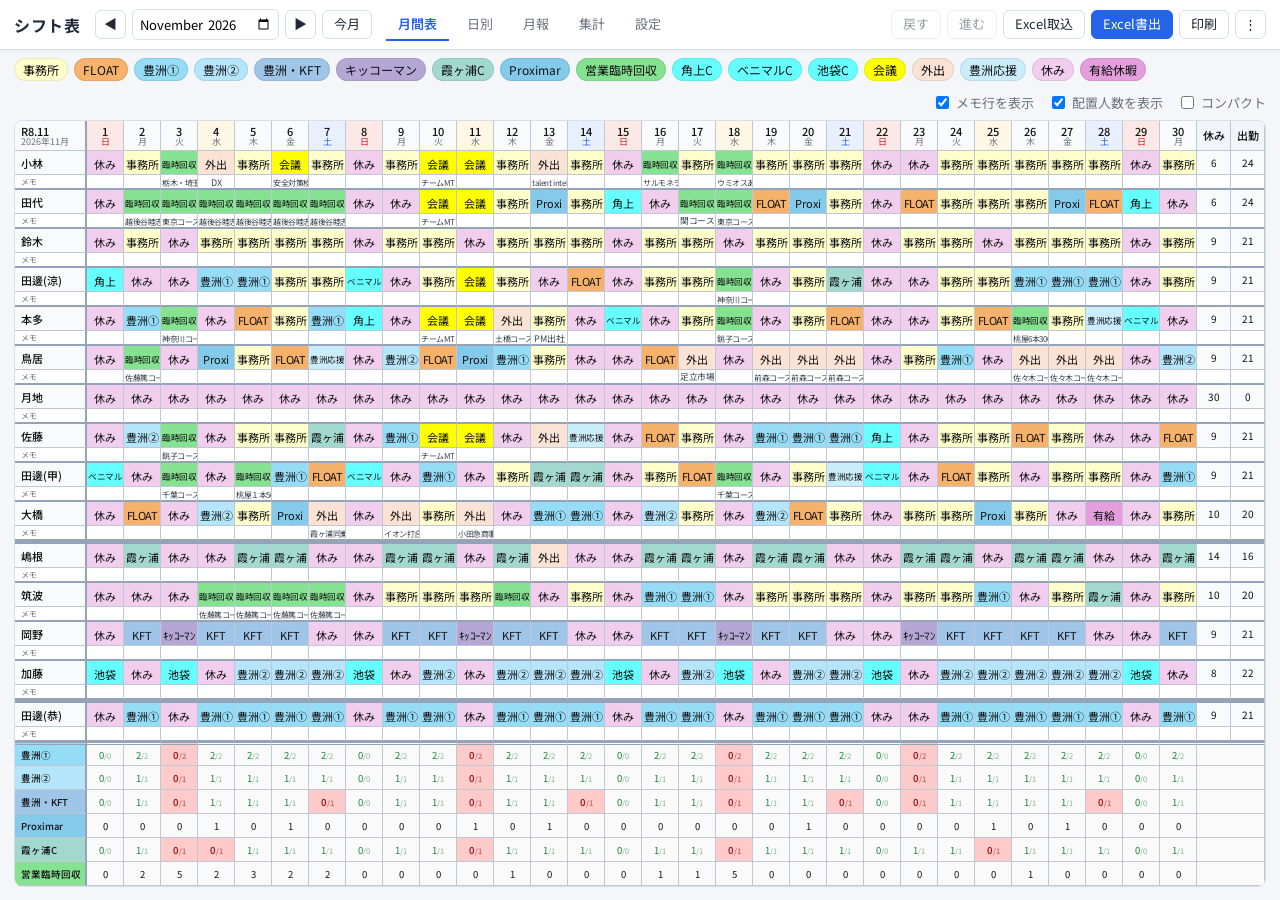
==== index.html @ 444bb5ef "Move app to repository root; add 月報 tab, cloud sync, PWA support" ====
<!DOCTYPE html>
<html lang="ja">
<head>
<meta charset="UTF-8">
<meta name="viewport" content="width=device-width, initial-scale=1.0, viewport-fit=cover">
<title>シフト表</title>
<link rel="manifest" href="manifest.webmanifest">
<meta name="apple-mobile-web-app-capable" content="yes">
<meta name="mobile-web-app-capable" content="yes">
<meta name="apple-mobile-web-app-status-bar-style" content="default">
<meta name="apple-mobile-web-app-title" content="シフト表">
<meta name="theme-color" content="#2563eb">
<link rel="apple-touch-icon" href="apple-touch-icon.png">
<link rel="icon" href="icon.svg" type="image/svg+xml">
<link rel="preconnect" href="https://fonts.googleapis.com">
<link rel="preconnect" href="https://fonts.gstatic.com" crossorigin>
<link rel="stylesheet" href="https://fonts.googleapis.com/css2?family=Noto+Sans+JP:wght@400;500;700&display=swap">
<link rel="stylesheet" href="style.css">
</head>
<body>
<header class="topbar no-print">
  <div class="brand">シフト表</div>
  <div class="month-nav">
    <button id="prevMonth" class="btn icon" title="前月">&#9664;</button>
    <input type="month" id="monthPicker">
    <button id="nextMonth" class="btn icon" title="翌月">&#9654;</button>
    <button id="todayBtn" class="btn">今月</button>
  </div>
  <div class="view-switch">
    <button class="tab active" data-view="grid">月間表</button>
    <button class="tab" data-view="day">日別</button>
    <button class="tab" data-view="report">月報</button>
    <button class="tab" data-view="summary">集計</button>
    <button class="tab" data-view="settings">設定</button>
  </div>
  <div class="actions">
    <span id="syncBadge" class="sync-badge hidden" title=""></span>
    <button id="undoBtn" class="btn" title="元に戻す (Ctrl+Z)" disabled>戻す</button>
    <button id="redoBtn" class="btn" title="やり直し (Ctrl+Y)" disabled>進む</button>
    <label class="btn file-btn">Excel取込<input type="file" id="importFile" accept=".xlsx,.xls" hidden></label>
    <button id="exportBtn" class="btn primary">Excel書出</button>
    <button id="printBtn" class="btn">印刷</button>
    <button id="menuBtn" class="btn icon" title="その他">&#8942;</button>
  </div>
</header>

<div id="menuPopup" class="popup hidden no-print">
  <button id="copyPrevBtn">前月のスタッフ構成をコピー</button>
  <button id="clearMonthBtn">この月の予定を全消去</button>
  <button id="backupBtn">バックアップ(JSON)を保存</button>
  <label class="menu-file">バックアップ(JSON)を復元<input type="file" id="restoreFile" accept=".json" hidden></label>
  <button id="resetBtn" class="danger">初期データに戻す</button>
</div>

<main id="app">
  <!-- 月間表 -->
  <section id="view-grid" class="view">
    <div class="toolbar no-print">
      <div class="legend" id="legend"></div>
      <div class="toolbar-right">
        <label class="chk"><input type="checkbox" id="showNotes" checked> メモ行を表示</label>
        <label class="chk"><input type="checkbox" id="showCounts" checked> 配置人数を表示</label>
        <label class="chk"><input type="checkbox" id="compactMode"> コンパクト</label>
      </div>
    </div>
    <div class="grid-wrap" id="gridWrap"></div>
  </section>

  <!-- 日別 -->
  <section id="view-day" class="view hidden">
    <div class="day-nav no-print">
      <button id="prevDay" class="btn icon">&#9664;</button>
      <input type="date" id="dayPicker">
      <button id="nextDay" class="btn icon">&#9654;</button>
    </div>
    <div id="dayContent"></div>
  </section>

  <!-- 月報 -->
  <section id="view-report" class="view hidden">
    <div class="report-layout">
      <aside class="report-side no-print">
        <div class="report-side-head">スタッフ</div>
        <ul id="reportStaffList" class="report-staff"></ul>
        <div class="report-side-foot">
          <button id="reportExportAllBtn" class="btn">全員分をExcel書出</button>
        </div>
      </aside>
      <div class="report-main" id="reportMain"></div>
    </div>
  </section>

  <!-- 集計 -->
  <section id="view-summary" class="view hidden">
    <div id="summaryContent"></div>
  </section>

  <!-- 設定 -->
  <section id="view-settings" class="view hidden">
    <div class="settings-grid">
      <div class="card">
        <h3>スタッフ（この月）</h3>
        <p class="hint">ドラッグで並べ替え。グループは集計表の区切りに使われます。</p>
        <ul id="staffList" class="sortable"></ul>
        <div class="row"><input id="newStaffName" placeholder="氏名を追加"><button id="addStaffBtn" class="btn">追加</button></div>
      </div>
      <div class="card">
        <h3>配置マスタ（選択肢と色）</h3>
        <p class="hint">月間表のセルをクリックしたときの選択肢です。「表示略称」は月間表のセル内だけに使われ、Excel書出しや集計は正式名のままです。種別は集計に使われます。</p>
        <ul id="codeList" class="sortable"></ul>
        <div class="row">
          <input id="newCodeName" placeholder="配置名を追加">
          <input type="color" id="newCodeColor" value="#e0e0e0">
          <select id="newCodeType">
            <option value="office">事務所</option>
            <option value="float">FLOAT</option>
            <option value="pickup">平日集荷</option>
            <option value="sunday">日曜集荷</option>
            <option value="off">休み</option>
            <option value="other">その他</option>
          </select>
          <button id="addCodeBtn" class="btn">追加</button>
        </div>
      </div>
      <div class="card">
        <h3>日別配置人数の目標</h3>
        <p class="hint">月間表の下部に表示される行と、必要人数です。足りない日は赤、超過は青で表示されます。</p>
        <ul id="targetList" class="sortable"></ul>
        <div class="row">
          <select id="newTargetCode"></select>
          <input type="number" id="newTargetNum" min="0" value="1" style="width:60px">
          <button id="addTargetBtn" class="btn">追加</button>
        </div>
      </div>
      <div class="card">
        <h3>クラウド同期（Googleスプレッドシート）</h3>
        <p class="hint">複数の端末（会社PC・iPadなど）で同じデータを使うための設定です。Googleスプレッドシートに貼り付けた Apps Script のウェブアプリURLとトークンを入力してください。設定手順は同梱の <code>gas/SETUP.md</code> を参照。</p>
        <div class="form">
          <label>ウェブアプリURL<input id="syncUrl" placeholder="https://script.google.com/macros/s/....../exec"></label>
          <label>トークン<input id="syncToken" placeholder="Code.gs の TOKEN と同じ文字列" type="password"></label>
          <label class="chk"><input type="checkbox" id="syncEnabled"> 同期を有効にする（開いたとき自動で読み込み、編集後に自動保存）</label>
          <div class="row">
            <button id="syncTestBtn" class="btn">接続テスト</button>
            <button id="syncSaveBtn" class="btn primary">保存</button>
            <span style="flex:1"></span>
            <button id="syncPullBtn" class="btn">今すぐ読み込み</button>
            <button id="syncPushBtn" class="btn">今すぐ書き込み</button>
          </div>
          <p class="hint">状態: <span id="syncStatusText">未設定</span></p>
        </div>
      </div>
      <div class="card">
        <h3>データ</h3>
        <p class="hint">データはこのブラウザ内（localStorage）に自動保存されます。クラウド同期を設定すると、他の端末からも同じデータを使えます。</p>
        <p id="storageInfo" class="hint"></p>
      </div>
    </div>
  </section>
</main>

<!-- セル編集ポップオーバー -->
<div id="cellEditor" class="cell-editor hidden no-print">
  <div class="ce-head"><span id="ceTitle"></span><button id="ceClose" class="btn icon">&#10005;</button></div>
  <div class="ce-codes" id="ceCodes"></div>
  <div class="ce-row">
    <input id="ceCustom" placeholder="その他の配置を直接入力" list="codeDatalist">
    <datalist id="codeDatalist"></datalist>
  </div>
  <div class="ce-row">
    <input id="ceNote" placeholder="メモ（コース名など）" list="noteDatalist">
    <datalist id="noteDatalist"></datalist>
  </div>
  <div class="ce-foot">
    <button id="ceClear" class="btn">消去</button>
    <span class="hint">Enter=決定 / Esc=閉じる / Tab=次の日へ</span>
    <button id="ceOk" class="btn primary">決定</button>
  </div>
</div>

<div id="toast" class="toast hidden"></div>

<script src="vendor/xlsx.bundle.js"></script>
<script src="seed.js"></script>
<script src="app.js"></script>
</body>
</html>
---- style.css ----
:root {
  --bg: #f4f6f9;
  --panel: #fff;
  --line: #d9dee6;
  --text: #1f2937;
  --muted: #6b7280;
  --accent: #2563eb;
  --accent-weak: #dbeafe;
  --danger: #dc2626;
  --sun: #fde8e8;
  --sat: #e8f0fe;
  --wed: #fff7e6;
  --today: #fef08a;
  --cell-h: 24px;
  --note-h: 15px;
  --name-w: 72px;
  --total-w: 34px;
  --font: 13px;
  --cell-font: 11px;
  --note-font: 9px;
  --grid-line: #bfc7d2;
}
* { box-sizing: border-box; }
html, body { margin: 0; height: 100%; }
body {
  font-family: "Noto Sans JP", "Noto Sans CJK JP", "Hiragino Sans", "Yu Gothic", "Meiryo", sans-serif;
  font-size: var(--font); color: var(--text); background: var(--bg);
  -webkit-font-smoothing: antialiased;
}
.grid td.cell, .grid td.name, .grid td.total { font-weight: 400; }
.grid td.cell > span { font-weight: inherit; }
button, input, select { font: inherit; }
.hidden { display: none !important; }

/* ---------- top bar ---------- */
.topbar {
  position: sticky; top: 0; z-index: 50;
  display: flex; align-items: center; gap: 14px; flex-wrap: wrap;
  padding: 8px 14px; background: var(--panel); border-bottom: 1px solid var(--line);
  box-shadow: 0 1px 3px rgba(0,0,0,.06);
}
.brand { font-weight: 700; font-size: 16px; letter-spacing: .04em; }
.month-nav, .actions, .view-switch { display: flex; align-items: center; gap: 6px; }
.actions { margin-left: auto; }
.btn {
  border: 1px solid var(--line); background: #fff; color: var(--text);
  padding: 5px 11px; border-radius: 6px; cursor: pointer; line-height: 1.3;
}
.btn:hover { background: #f1f5f9; }
.btn:disabled { opacity: .45; cursor: default; }
.btn.primary { background: var(--accent); border-color: var(--accent); color: #fff; }
.btn.primary:hover { background: #1d4ed8; }
.btn.icon { padding: 5px 8px; }
.btn.danger, .popup .danger { color: var(--danger); }
.file-btn { display: inline-block; }
.tab {
  border: none; background: transparent; padding: 6px 12px; cursor: pointer;
  border-bottom: 2px solid transparent; color: var(--muted);
}
.tab.active { color: var(--accent); border-bottom-color: var(--accent); font-weight: 600; }
#monthPicker { padding: 4px 6px; border: 1px solid var(--line); border-radius: 6px; }

.popup {
  position: fixed; right: 14px; top: 52px; z-index: 60; background: #fff;
  border: 1px solid var(--line); border-radius: 8px; box-shadow: 0 6px 20px rgba(0,0,0,.12);
  display: flex; flex-direction: column; min-width: 220px; padding: 6px;
}
.popup button, .popup .menu-file {
  text-align: left; border: none; background: none; padding: 8px 10px; cursor: pointer; border-radius: 6px;
}
.popup button:hover, .popup .menu-file:hover { background: #f1f5f9; }

/* ---------- toolbar / legend ---------- */
.toolbar { display: flex; align-items: center; gap: 12px; flex-wrap: wrap; padding: 8px 14px; }
.toolbar-right { margin-left: auto; display: flex; gap: 14px; }
.chk { display: inline-flex; align-items: center; gap: 4px; color: var(--muted); cursor: pointer; }
.legend { display: flex; gap: 6px; flex-wrap: wrap; }
.legend .chip {
  display: inline-flex; align-items: center; gap: 4px; padding: 2px 8px; border-radius: 999px;
  border: 1px solid rgba(0,0,0,.08); font-size: 12px; cursor: pointer;
}
.legend .chip.dim { opacity: .35; }
.legend .chip.active { outline: 2px solid var(--accent); }

/* ---------- grid ---------- */
.grid-wrap { overflow: auto; margin: 0 14px 14px; background: var(--panel); border: 1px solid var(--line); border-radius: 8px; max-height: calc(100vh - 130px); }
table.grid { border-collapse: separate; border-spacing: 0; table-layout: fixed; width: 100%; }
.grid th, .grid td {
  border-right: 1px solid var(--grid-line); border-bottom: 1px solid var(--grid-line);
  height: var(--cell-h); max-width: 0;
  padding: 0 1px; text-align: center; white-space: nowrap; overflow: hidden;
  font-size: var(--cell-font); color: #111;
}
.grid th.day, .grid td.cell { width: auto; }
.grid td.cell > span { display: inline-block; white-space: nowrap; transform-origin: center center; line-height: 1; vertical-align: middle; }
.grid thead th { position: sticky; top: 0; z-index: 3; background: #f8fafc; font-weight: 500; height: 30px; line-height: 1.1; font-size: 11px; }
.grid th .dow { font-size: 9px; }
.grid th.name, .grid td.name {
  position: sticky; left: 0; z-index: 2; background: #f8fafc; width: var(--name-w); min-width: var(--name-w); max-width: var(--name-w);
  text-align: left; padding-left: 6px; font-weight: 500; border-right: 2px solid #94a3b8; text-overflow: ellipsis;
}
.grid th.total, .grid td.total { width: var(--total-w); min-width: var(--total-w); max-width: var(--total-w); }
.grid thead th.name { z-index: 4; }
.grid th.sun, .grid td.sun { background-color: var(--sun); }
.grid th.sat, .grid td.sat { background-color: var(--sat); }
.grid th.wed { background-color: var(--wed); }
.grid th.today { outline: 2px solid #ca8a04; outline-offset: -2px; }
.grid th .dow { display: block; color: var(--muted); font-weight: normal; }
.grid th.sun .dow { color: #dc2626; }
.grid th.sat .dow { color: #2563eb; }
.grid td.cell { cursor: pointer; font-weight: 400; }
.grid td.cell:hover { outline: 2px solid var(--accent); outline-offset: -2px; }
.grid td.cell.sel { outline: 2px solid var(--accent); outline-offset: -2px; box-shadow: inset 0 0 0 100px rgba(37,99,235,.12); }
.grid td.cell.filtered-out { opacity: .18; }
.grid tr.note td { height: var(--note-h); font-size: var(--note-font); color: #374151; border-bottom: 2px solid #94a3b8; background: #fff; }
.grid tr.note td.cell { cursor: pointer; font-weight: normal; }
.grid tr.note td.name { font-weight: normal; color: var(--muted); font-size: 8px; }
.grid tr.group-head td { background: #94a3b8; height: 3px; padding: 0; border-bottom: none; }
.grid td.total { font-size: 10px; }
.grid tr.count td { font-size: 9.5px; }
.grid tr.count td small { font-size: 7.5px; }
.grid tr.count td { background: #fafafa; }
.grid tr.count td.name { background: #f1f5f9; }
.grid tr.count td.ok { color: #15803d; }
.grid tr.count td.under { background: #fecaca; color: #991b1b; font-weight: 600; }
.grid tr.count td.over { background: #bfdbfe; color: #1e3a8a; font-weight: 600; }
.grid tr.count.first td { border-top: 3px double #94a3b8; }
.grid td.total { background: #f8fafc; font-weight: 400; }
.grid th.total { background: #f1f5f9; }

/* compact */
body.compact { --cell-h: 18px; --note-h: 12px; --cell-font: 9.5px; --note-font: 8px; --name-w: 64px; }

/* ---------- cell editor ---------- */
.cell-editor {
  position: fixed; z-index: 100; width: 340px; background: #fff; border: 1px solid var(--line);
  border-radius: 10px; box-shadow: 0 10px 30px rgba(0,0,0,.18); padding: 10px;
}
.ce-head { display: flex; justify-content: space-between; align-items: center; font-weight: 600; margin-bottom: 8px; }
.ce-codes { display: grid; grid-template-columns: repeat(3, 1fr); gap: 5px; margin-bottom: 8px; max-height: 240px; overflow: auto; }
.ce-codes button {
  border: 1px solid rgba(0,0,0,.1); border-radius: 6px; padding: 6px 4px; cursor: pointer; font-size: 12px;
  white-space: nowrap; overflow: hidden; text-overflow: ellipsis;
}
.ce-codes button:hover { filter: brightness(.93); }
.ce-codes button.current { outline: 2px solid var(--accent); }
.ce-row { margin-bottom: 6px; }
.ce-row input { width: 100%; padding: 6px 8px; border: 1px solid var(--line); border-radius: 6px; }
.ce-foot { display: flex; align-items: center; justify-content: space-between; gap: 6px; }
.ce-foot .hint { font-size: 11px; color: var(--muted); }

/* ---------- day view ---------- */
.day-nav { display: flex; gap: 6px; align-items: center; padding: 10px 14px; }
#dayPicker { padding: 4px 6px; border: 1px solid var(--line); border-radius: 6px; }
.day-wrap { padding: 0 14px 14px; display: grid; grid-template-columns: 1fr 1fr; gap: 14px; }
.card { background: var(--panel); border: 1px solid var(--line); border-radius: 8px; padding: 12px 14px; }
.card h3 { margin: 0 0 8px; font-size: 14px; }
.card h3 small { color: var(--muted); font-weight: normal; margin-left: 6px; }
.day-list { list-style: none; margin: 0; padding: 0; }
.day-list li { display: flex; align-items: center; gap: 8px; padding: 6px 4px; border-bottom: 1px dashed var(--line); }
.day-list li:last-child { border-bottom: none; }
.day-list .nm { width: 90px; font-weight: 600; }
.day-list .code { padding: 2px 10px; border-radius: 999px; font-size: 12px; border: 1px solid rgba(0,0,0,.08); }
.day-list .note { color: var(--muted); font-size: 12px; }
.group-by-code .gcode { display: flex; align-items: flex-start; gap: 8px; padding: 6px 0; border-bottom: 1px dashed var(--line); }
.group-by-code .gcode:last-child { border-bottom: none; }
.group-by-code .gname { min-width: 110px; padding: 2px 10px; border-radius: 6px; font-weight: 600; text-align: center; border: 1px solid rgba(0,0,0,.08); }
.group-by-code .gmembers { flex: 1; }
.group-by-code .gmembers span { display: inline-block; margin: 2px 8px 2px 0; }
.group-by-code .gmembers small { color: var(--muted); }
.gcode.under .gname { outline: 2px solid var(--danger); }
.gcode .gcount { color: var(--muted); font-size: 12px; min-width: 52px; text-align: right; }
.gcode.under .gcount { color: var(--danger); font-weight: 700; }

/* ---------- report (月報) ---------- */
.report-layout { display: flex; gap: 14px; padding: 10px 14px 14px; align-items: flex-start; }
.report-side { width: 200px; flex: 0 0 200px; background: var(--panel); border: 1px solid var(--line); border-radius: 8px; position: sticky; top: 56px; max-height: calc(100vh - 70px); display: flex; flex-direction: column; }
.report-side-head { padding: 8px 12px; font-weight: 600; border-bottom: 1px solid var(--line); font-size: 12px; color: var(--muted); }
.report-side-foot { padding: 8px; border-top: 1px solid var(--line); }
.report-side-foot .btn { width: 100%; font-size: 12px; }
.report-staff { list-style: none; margin: 0; padding: 4px; overflow: auto; flex: 1; }
.report-staff li { padding: 7px 10px; border-radius: 6px; cursor: pointer; display: grid; grid-template-columns: 1fr auto; gap: 2px 6px; align-items: center; }
.report-staff li:hover { background: #f1f5f9; }
.report-staff li.active { background: var(--accent-weak); }
.report-staff .nm { font-weight: 600; }
.report-staff .meta { font-size: 11px; color: var(--muted); white-space: nowrap; }
.report-staff .bar { grid-column: 1 / -1; height: 3px; background: #e5e7eb; border-radius: 2px; overflow: hidden; }
.report-staff .bar i { display: block; height: 100%; background: var(--accent); }
.report-main { flex: 1; min-width: 0; }
.report-head { display: flex; justify-content: space-between; align-items: flex-start; gap: 12px; margin-bottom: 10px; }
.report-head h2 { margin: 0 0 6px; font-size: 18px; }
.report-head h2 small { font-size: 13px; color: var(--muted); font-weight: normal; margin-left: 8px; }
.report-kpis { display: flex; gap: 14px; flex-wrap: wrap; font-size: 12px; color: var(--muted); margin-bottom: 6px; }
.report-kpis b { color: var(--text); font-size: 14px; }
.report-codes { display: flex; gap: 4px; flex-wrap: wrap; }
.report-codes .chip { font-size: 11px; padding: 1px 8px; border-radius: 999px; border: 1px solid rgba(0,0,0,.08); }
.report-actions { display: flex; gap: 6px; }
table.report-table { width: 100%; border-collapse: collapse; background: var(--panel); border: 1px solid var(--line); border-radius: 8px; overflow: hidden; }
.report-table th, .report-table td { border: 1px solid var(--line); padding: 3px 5px; font-size: 12px; vertical-align: top; }
.report-table th { background: #f8fafc; font-weight: 600; text-align: center; padding: 6px 5px; }
.report-table .c-d { width: 30px; text-align: center; }
.report-table .c-w { width: 28px; text-align: center; }
.report-table .c-s { width: 92px; text-align: center; }
.report-table .c-m { width: 120px; font-size: 11px; color: #374151; }
.report-table .c-r { width: 84px; text-align: center; }
.report-table .c-g { width: 26%; }
.report-table tr.sun td.c-d, .report-table tr.sun td.c-w { background: var(--sun); color: #dc2626; }
.report-table tr.sat td.c-d, .report-table tr.sat td.c-w { background: var(--sat); color: #2563eb; }
.report-table tr.off td { background: #fafafa; }
.report-table tr.off textarea { background: transparent; }
.report-table td.c-s .code { display: inline-block; padding: 1px 8px; border-radius: 4px; font-size: 11px; min-width: 60px; }
.report-table textarea { width: 100%; border: 1px solid transparent; border-radius: 4px; padding: 3px 5px; font: inherit; font-size: 12px; line-height: 1.4; resize: none; overflow: hidden; background: #fff; min-height: 24px; display: block; }
.report-table textarea:hover { border-color: var(--line); }
.report-table textarea:focus { border-color: var(--accent); outline: none; background: #fff; }
.rate-btns { display: inline-flex; gap: 2px; }
.rate-btns button { width: 24px; height: 24px; border: 1px solid var(--line); background: #fff; border-radius: 4px; cursor: pointer; font-size: 12px; color: #9ca3af; padding: 0; }
.rate-btns button:hover { background: #f1f5f9; }
.rate-btns button.on { color: #fff; background: var(--accent); border-color: var(--accent); }
.rate-btns button[data-rate="3"].on { background: #16a34a; border-color: #16a34a; }
.rate-btns button[data-rate="1"].on { background: #dc2626; border-color: #dc2626; }
.report-summary { display: grid; grid-template-columns: 1fr 1fr; gap: 14px; margin-top: 14px; }
.report-summary textarea { width: 100%; border: 1px solid var(--line); border-radius: 6px; padding: 8px; font: inherit; font-size: 13px; line-height: 1.5; resize: vertical; }
.rating-row { display: flex; align-items: center; gap: 5px; margin-bottom: 8px; font-size: 12px; color: var(--muted); }
.rt-btn { min-width: 32px; height: 28px; border: 1px solid var(--line); background: #fff; border-radius: 6px; cursor: pointer; font-weight: 700; color: #9ca3af; }
.rt-btn.on { color: #fff; border-color: transparent; background: #6b7280; }
.rt-btn.rt-S.on { background: #7c3aed; } .rt-btn.rt-A.on { background: #2563eb; } .rt-btn.rt-B.on { background: #16a34a; } .rt-btn.rt-C.on { background: #d97706; } .rt-btn.rt-D.on { background: #dc2626; }
b.rt { display: inline-block; min-width: 18px; text-align: center; border-radius: 4px; color: #fff; font-size: 11px; padding: 0 4px; background: #6b7280; }
b.rt-S { background: #7c3aed; } b.rt-A { background: #2563eb; } b.rt-B { background: #16a34a; } b.rt-C { background: #d97706; } b.rt-D { background: #dc2626; }

/* ---------- summary ---------- */
.summary-wrap { padding: 0 14px 14px; display: flex; flex-direction: column; gap: 14px; }
table.sum { border-collapse: collapse; width: 100%; }
.sum th, .sum td { border: 1px solid var(--line); padding: 5px 8px; text-align: center; }
.sum th { background: #f8fafc; }
.sum td:first-child, .sum th:first-child { text-align: left; font-weight: 600; background: #f8fafc; }
.sum td.zero { color: #cbd5e1; }
.sum td.warn { background: #fecaca; color: #991b1b; font-weight: 700; }
.sum td.hi { background: #bfdbfe; }
.sum-wrap-scroll { overflow: auto; }

/* ---------- settings ---------- */
.settings-grid { padding: 0 14px 14px; display: grid; grid-template-columns: repeat(auto-fit, minmax(400px, 1fr)); gap: 14px; }
.settings-grid .card { min-width: 0; }
.hint { color: var(--muted); font-size: 12px; margin: 0 0 8px; }
.sortable { list-style: none; margin: 0 0 8px; padding: 0; }
.sortable li {
  display: flex; align-items: center; gap: 6px; padding: 5px 6px; border: 1px solid var(--line);
  border-radius: 6px; margin-bottom: 4px; background: #fff; cursor: grab;
}
.sortable li.dragging { opacity: .4; }
.sortable li .grip { color: #94a3b8; cursor: grab; }
.sortable li input[type=text] { flex: 1 1 0; min-width: 0; border: 1px solid transparent; padding: 3px 6px; border-radius: 4px; }
.sortable li input[type=text]:hover, .sortable li input[type=text]:focus { border-color: var(--line); }
.sortable li input[type=text][data-f=short] { flex: 0 0 72px; border-color: var(--line); background: #fafafa; text-align: center; }
.sortable li input[type=color] { flex: 0 0 30px; width: 30px; height: 24px; border: 1px solid var(--line); border-radius: 4px; padding: 1px; background: #fff; cursor: pointer; }
.sortable li select { flex: 0 0 auto; padding: 3px; border: 1px solid var(--line); border-radius: 4px; font-size: 12px; }
.sortable li .del { flex: 0 0 auto; color: var(--danger); border: none; background: none; cursor: pointer; font-size: 15px; padding: 0 4px; }
#codeList li { gap: 5px; }
.sortable li .swatch { width: 18px; height: 18px; border-radius: 4px; border: 1px solid rgba(0,0,0,.1); }
.row { display: flex; gap: 6px; align-items: center; }
.row input[type=text], .row input:not([type]) { flex: 1; padding: 5px 8px; border: 1px solid var(--line); border-radius: 6px; }
.row select { padding: 5px; border: 1px solid var(--line); border-radius: 6px; }
.row input[type=number] { padding: 5px; border: 1px solid var(--line); border-radius: 6px; }

/* ---------- sync ---------- */
.sync-badge { font-size: 11px; padding: 3px 9px; border-radius: 999px; border: 1px solid var(--line); color: var(--muted); background: #fff; cursor: default; }
.sync-badge.ok { color: #15803d; border-color: #86efac; background: #f0fdf4; }
.sync-badge.pending { color: #92400e; border-color: #fcd34d; background: #fffbeb; }
.sync-badge.syncing { color: #1d4ed8; border-color: #93c5fd; background: #eff6ff; }
.sync-badge.error { color: #b91c1c; border-color: #fca5a5; background: #fef2f2; cursor: help; }
.form label { display: block; margin-bottom: 8px; font-size: 12px; color: var(--muted); }
.form label input:not([type=checkbox]) { display: block; width: 100%; margin-top: 3px; padding: 6px 8px; border: 1px solid var(--line); border-radius: 6px; font-size: 13px; color: var(--text); }
.form .chk { display: flex; align-items: center; gap: 6px; color: var(--text); }
.form .row { margin: 8px 0; }
code { background: #f1f5f9; padding: 1px 5px; border-radius: 4px; font-size: 12px; }

/* ---------- toast ---------- */
.toast {
  position: fixed; bottom: 20px; left: 50%; transform: translateX(-50%); z-index: 200;
  background: #111827; color: #fff; padding: 9px 16px; border-radius: 8px; font-size: 13px;
  box-shadow: 0 6px 20px rgba(0,0,0,.25);
}
.toast.error { background: var(--danger); }

/* ---------- touch devices (iPad) ---------- */
@media (pointer: coarse) {
  .btn { padding: 8px 13px; }
  .tab { padding: 9px 12px; }
  .grid td.cell { min-height: 28px; }
  :root { --cell-h: 28px; --note-h: 16px; }
  .cell-editor { width: min(380px, calc(100vw - 16px)); }
  .ce-codes button { padding: 10px 4px; font-size: 13px; }
  .ce-row input { padding: 9px 10px; font-size: 16px; } /* 16px未満だとiOSがズームする */
  .grid-wrap { max-height: none; }
  .topbar { padding-top: max(8px, env(safe-area-inset-top)); }
}
@media (max-width: 900px) {
  .topbar { gap: 8px; }
  .brand { display: none; }
  .toolbar-right { margin-left: 0; width: 100%; }
}

/* ---------- print ---------- */
@media print {
  .no-print { display: none !important; }
  body { background: #fff; font-size: 9px; }
  .grid-wrap { max-height: none; overflow: visible; margin: 0; border: none; }
  .grid th, .grid td { width: auto; min-width: 0; height: 18px; font-size: 8px; padding: 0 1px; }
  .grid thead th, .grid td.name, .grid th.name { position: static; }
  .grid td.cell:hover { outline: none; }
  @page { size: A3 landscape; margin: 8mm; }
  /* 月報の印刷: A4縦 */
  body.print-report { font-size: 10px; }
  body.print-report .report-layout { padding: 0; display: block; }
  body.print-report .report-table th { position: static; }
  body.print-report .report-table textarea { border: none; padding: 0 2px; min-height: 0; font-size: 9.5px; }
  body.print-report .rate-btns button { display: none; }
  body.print-report .rate-btns button.on { display: inline-block; color: #000; background: none; border: none; font-size: 11px; }
  body.print-report .rt-btn { display: none; }
  body.print-report .rt-btn.on { display: inline-block; color: #000; background: none; border: 1px solid #000; }
  body.print-report .report-summary { display: block; }
  body.print-report .report-summary .card { break-inside: avoid; margin-bottom: 8px; }
  body.print-report .report-summary textarea { border: 1px solid #999; }
  body.print-report .report-table tr { break-inside: avoid; }
}
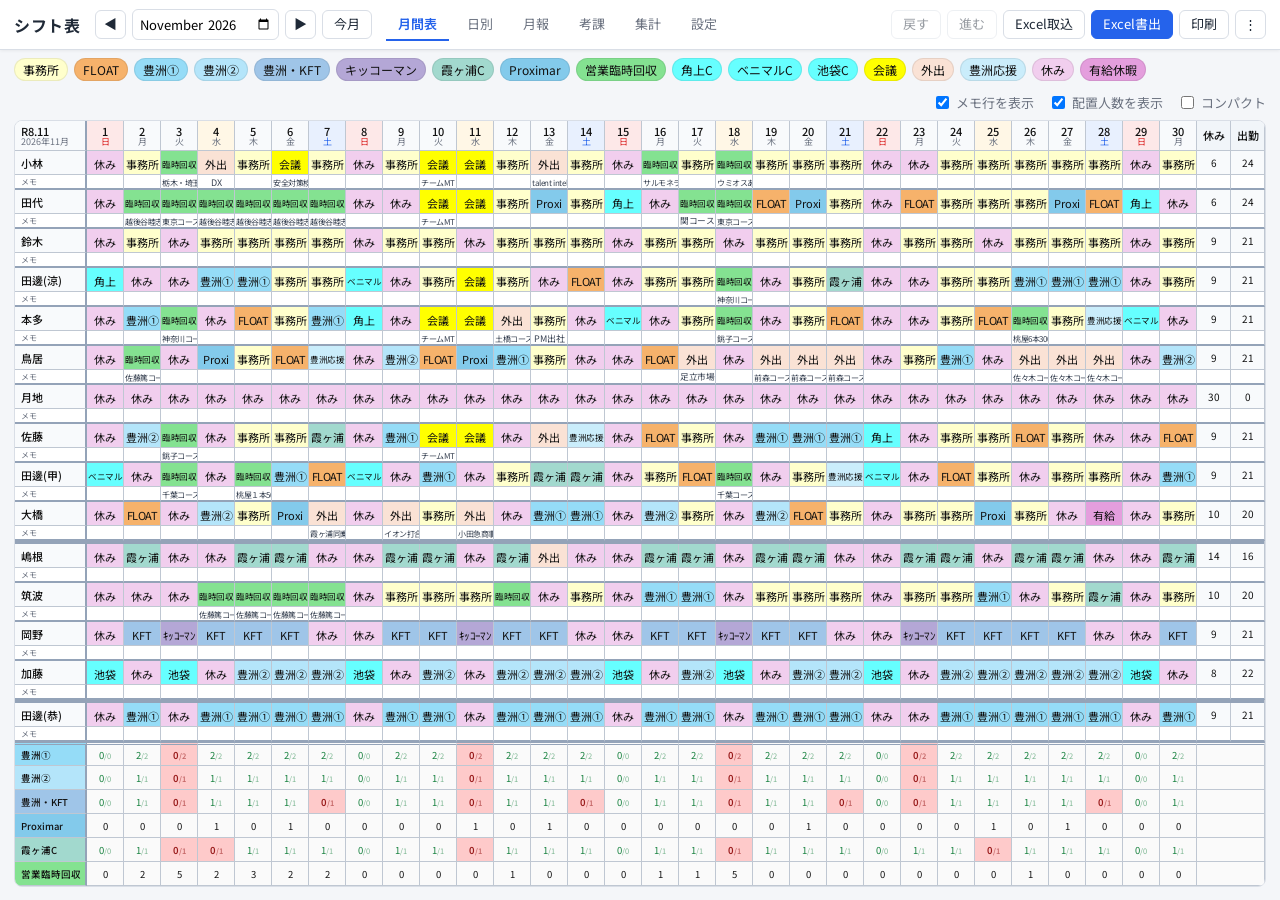
==== commit 2f492eb7: "Add 人事考課 tab: appraisal items from 人事考課表, evidence from daily reports, tags and × rating in monthly " ====
--- a/index.html
+++ b/index.html
@@ -30,6 +30,7 @@
     <button class="tab active" data-view="grid">月間表</button>
     <button class="tab" data-view="day">日別</button>
     <button class="tab" data-view="report">月報</button>
+    <button class="tab" data-view="appraisal">考課</button>
     <button class="tab" data-view="summary">集計</button>
     <button class="tab" data-view="settings">設定</button>
   </div>
@@ -87,6 +88,24 @@
         </div>
       </aside>
       <div class="report-main" id="reportMain"></div>
+    </div>
+  </section>
+
+  <!-- 人事考課 -->
+  <section id="view-appraisal" class="view hidden">
+    <div class="report-layout appr-layout">
+      <aside class="report-side no-print">
+        <div class="report-side-head">評価期間</div>
+        <div class="appr-period">
+          <input type="month" id="apprFrom" title="開始月"><span>〜</span><input type="month" id="apprTo" title="終了月">
+        </div>
+        <div class="report-side-head">スタッフ</div>
+        <ul id="apprStaffList" class="report-staff"></ul>
+        <div class="report-side-foot">
+          <button id="apprExportAllBtn" class="btn">全員分をExcel書出</button>
+        </div>
+      </aside>
+      <div class="report-main" id="apprMain"></div>
     </div>
   </section>
 
--- a/style.css
+++ b/style.css
@@ -218,7 +218,77 @@
 .rate-btns button.on { color: #fff; background: var(--accent); border-color: var(--accent); }
 .rate-btns button[data-rate="3"].on { background: #16a34a; border-color: #16a34a; }
 .rate-btns button[data-rate="1"].on { background: #dc2626; border-color: #dc2626; }
+.rate-btns button[data-rate="-1"].on { background: #111827; border-color: #111827; }
+.report-table th .th-sub { display: block; font-weight: normal; font-size: 10px; color: var(--muted); }
+.report-table .c-t { width: 118px; }
+.tag-cell { display: flex; flex-wrap: wrap; gap: 2px; align-items: center; cursor: pointer; min-height: 24px; border-radius: 4px; padding: 1px 2px; }
+.tag-cell:hover { background: #f1f5f9; }
+.tag-cell .tag { font-size: 10px; background: #e0e7ff; color: #3730a3; border-radius: 3px; padding: 0 5px; line-height: 17px; white-space: nowrap; }
+.tag-cell .tag-add { border: 1px dashed var(--line); background: #fff; color: #9ca3af; border-radius: 4px; width: 22px; height: 20px; font-size: 12px; line-height: 1; cursor: pointer; padding: 0; }
+.tag-cell:hover .tag-add { color: var(--accent); border-color: var(--accent); }
+.report-table tr.flash td { animation: flash 1.6s ease-out; }
+@keyframes flash { 0% { background: #fef08a; } 100% { background: transparent; } }
+.tag-picker { position: fixed; z-index: 90; background: var(--panel); border: 1px solid var(--line); border-radius: 10px; box-shadow: 0 10px 30px rgba(0,0,0,.18); font-size: 12px; }
+.tag-picker .tp-head { display: flex; align-items: center; gap: 10px; padding: 8px 10px; border-bottom: 1px solid var(--line); }
+.tag-picker .tp-head .hint { color: var(--muted); font-size: 11px; flex: 1; }
+.tag-picker .tp-body { display: grid; grid-template-columns: repeat(4, 1fr); gap: 6px 10px; padding: 10px; max-height: 60vh; overflow: auto; }
+.tag-picker .tp-group { break-inside: avoid; }
+.tag-picker .tp-cat { font-weight: 700; font-size: 11px; color: #374151; border-bottom: 1px solid var(--line); margin-bottom: 3px; padding-bottom: 2px; }
+.tag-picker .tp-cat small { font-weight: normal; color: var(--muted); margin-left: 4px; font-size: 10px; }
+.tag-picker .tp-item { display: flex; align-items: center; gap: 4px; padding: 2px 3px; border-radius: 4px; cursor: pointer; white-space: nowrap; }
+.tag-picker .tp-item:hover { background: #f1f5f9; }
+.tag-picker .tp-item input { margin: 0; }
+.tag-picker .tp-foot { display: flex; gap: 8px; padding: 8px 10px; border-top: 1px solid var(--line); }
 .report-summary { display: grid; grid-template-columns: 1fr 1fr; gap: 14px; margin-top: 14px; }
+
+/* ---------- appraisal (人事考課) ---------- */
+.appr-period { display: flex; align-items: center; gap: 4px; padding: 8px; border-bottom: 1px solid var(--line); font-size: 12px; }
+.appr-period input { width: 100%; min-width: 0; font-size: 12px; padding: 3px 4px; border: 1px solid var(--line); border-radius: 4px; }
+.appr-meta { display: flex; gap: 14px; align-items: center; flex-wrap: wrap; font-size: 12px; color: var(--muted); margin-top: 4px; }
+.appr-meta input { border: 1px solid var(--line); border-radius: 4px; padding: 3px 6px; font-size: 12px; margin-left: 4px; }
+.appr-meta .hint { color: #b91c1c; font-size: 11px; }
+.appr-untagged { background: #fffbeb; border: 1px solid #fcd34d; border-radius: 8px; padding: 8px 12px; font-size: 12px; margin-bottom: 10px; line-height: 1.9; }
+.appr-untagged .ut { display: inline-block; background: #fff; border: 1px solid #fcd34d; border-radius: 4px; padding: 0 6px; margin-right: 2px; text-decoration: none; color: #92400e; font-size: 11px; line-height: 18px; }
+.appr-untagged .ut:hover { background: #fef3c7; }
+table.appr-table { width: 100%; border-collapse: collapse; background: var(--panel); border: 1px solid var(--line); }
+.appr-table th, .appr-table td { border: 1px solid var(--line); padding: 5px 6px; font-size: 12px; vertical-align: top; }
+.appr-table th { background: #f8fafc; font-weight: 600; text-align: center; position: sticky; top: 48px; z-index: 2; }
+.appr-table td.c-g { width: 26px; background: #fff7e6; text-align: center; vertical-align: middle; padding: 0; }
+.appr-table td.c-g .vt { writing-mode: vertical-rl; letter-spacing: .3em; font-weight: 700; font-size: 12px; display: inline-block; padding: 8px 0; }
+.appr-table td.c-c { width: 78px; background: #f8fafc; font-weight: 600; vertical-align: middle; text-align: center; }
+.appr-table .c-i { width: 90px; }
+.appr-table .c-q { width: 22%; color: #374151; }
+.appr-table .c-q .desc-btn { display: block; margin-top: 4px; border: 1px solid var(--line); background: #fff; color: var(--muted); border-radius: 4px; font-size: 10px; padding: 1px 6px; cursor: pointer; }
+.appr-table .c-q .desc { margin-top: 5px; font-size: 11px; color: #4b5563; background: #f9fafb; border-left: 3px solid #cbd5e1; padding: 5px 7px; line-height: 1.55; }
+.appr-table .c-e { min-width: 240px; }
+.appr-table .ev-sum { font-size: 11px; color: var(--muted); margin-bottom: 3px; display: flex; gap: 5px; align-items: center; }
+.appr-table .ev-r { border-radius: 3px; padding: 0 5px; font-size: 11px; color: #fff; }
+.appr-table .ev-r.r3 { background: #16a34a; } .appr-table .ev-r.r2 { background: #2563eb; } .appr-table .ev-r.r1 { background: #dc2626; } .appr-table .ev-r.rx { background: #111827; }
+.appr-table .ev-list { list-style: none; margin: 0; padding: 0; display: flex; flex-direction: column; gap: 3px; max-height: 260px; overflow: auto; }
+.appr-table .ev-list li { display: flex; gap: 5px; align-items: baseline; font-size: 11px; line-height: 1.45; padding: 2px 4px; border-radius: 4px; background: #f8fafc; }
+.appr-table .ev-list li.rate-3 { background: #f0fdf4; } .appr-table .ev-list li.rate-1 { background: #fef2f2; } .appr-table .ev-list li.rate--1 { background: #f3f4f6; }
+.appr-table .ev-d { white-space: nowrap; color: var(--accent); text-decoration: none; font-weight: 600; }
+.appr-table .ev-d:hover { text-decoration: underline; }
+.appr-table .ev-rate { width: 14px; text-align: center; font-weight: 700; }
+.appr-table .ev-a { font-size: 10px; padding: 0 5px; border-radius: 3px; white-space: nowrap; }
+.appr-table .ev-t { flex: 1; min-width: 0; }
+.appr-table .ev-mgr { display: block; }
+.appr-table .ev-note { display: block; color: #6b7280; }
+.appr-table .ev-note::before { content: '本人: '; color: #9ca3af; }
+.appr-table .ev-none { color: #cbd5e1; font-size: 11px; }
+.appr-table .c-sc { width: 150px; text-align: center; }
+.score-btns { display: inline-flex; gap: 2px; }
+.score-btns button { width: 26px; height: 26px; border: 1px solid var(--line); background: #fff; border-radius: 4px; cursor: pointer; font-size: 12px; color: #9ca3af; padding: 0; font-weight: 600; }
+.score-btns button:hover { background: #f1f5f9; }
+.score-btns button.on { color: #fff; border-color: transparent; background: #6b7280; }
+.score-btns button.on.s5 { background: #7c3aed; } .score-btns button.on.s4 { background: #2563eb; } .score-btns button.on.s3 { background: #16a34a; } .score-btns button.on.s2 { background: #d97706; } .score-btns button.on.s1 { background: #dc2626; }
+.appr-table .c-rs { width: 22%; }
+.appr-table textarea { width: 100%; border: 1px solid transparent; border-radius: 4px; padding: 3px 5px; font: inherit; font-size: 12px; line-height: 1.4; resize: none; overflow: hidden; background: #fff; min-height: 40px; display: block; }
+.appr-table textarea:hover { border-color: var(--line); }
+.appr-table textarea:focus { border-color: var(--accent); outline: none; }
+.appr-table tfoot td { background: #f8fafc; font-size: 12px; }
+.appr-table tfoot .tf-l { text-align: right; color: #374151; }
+.appr-table tfoot .c-sc b { font-size: 15px; }
 .report-summary textarea { width: 100%; border: 1px solid var(--line); border-radius: 6px; padding: 8px; font: inherit; font-size: 13px; line-height: 1.5; resize: vertical; }
 .rating-row { display: flex; align-items: center; gap: 5px; margin-bottom: 8px; font-size: 12px; color: var(--muted); }
 .rt-btn { min-width: 32px; height: 28px; border: 1px solid var(--line); background: #fff; border-radius: 6px; cursor: pointer; font-weight: 700; color: #9ca3af; }
@@ -322,4 +392,19 @@
   body.print-report .report-summary .card { break-inside: avoid; margin-bottom: 8px; }
   body.print-report .report-summary textarea { border: 1px solid #999; }
   body.print-report .report-table tr { break-inside: avoid; }
-}
+  body.print-report .tag-cell .tag { border: 1px solid #999; background: none; color: #000; }
+  body.print-report .tag-cell .tag-add { display: none; }
+  /* 考課の印刷 */
+  body.print-appr .appr-table th { position: static; }
+  body.print-appr .appr-table th, body.print-appr .appr-table td { font-size: 9px; padding: 3px 4px; }
+  body.print-appr .appr-table tr { break-inside: avoid; }
+  body.print-appr .appr-table .desc-btn { display: none; }
+  body.print-appr .appr-table .ev-list { max-height: none; overflow: visible; }
+  body.print-appr .appr-table .ev-list li { font-size: 8.5px; background: none; padding: 0; }
+  body.print-appr .appr-table .ev-d { color: #000; }
+  body.print-appr .appr-table .ev-r { color: #000; background: none !important; border: 1px solid #000; }
+  body.print-appr .score-btns button { display: none; }
+  body.print-appr .score-btns button.on { display: inline-block; color: #000; background: none !important; border: 2px solid #000; font-size: 12px; }
+  body.print-appr .appr-table textarea { border: none; padding: 0 2px; min-height: 0; font-size: 9px; }
+  body.print-appr .appr-meta input { border: none; border-bottom: 1px solid #999; }
+}
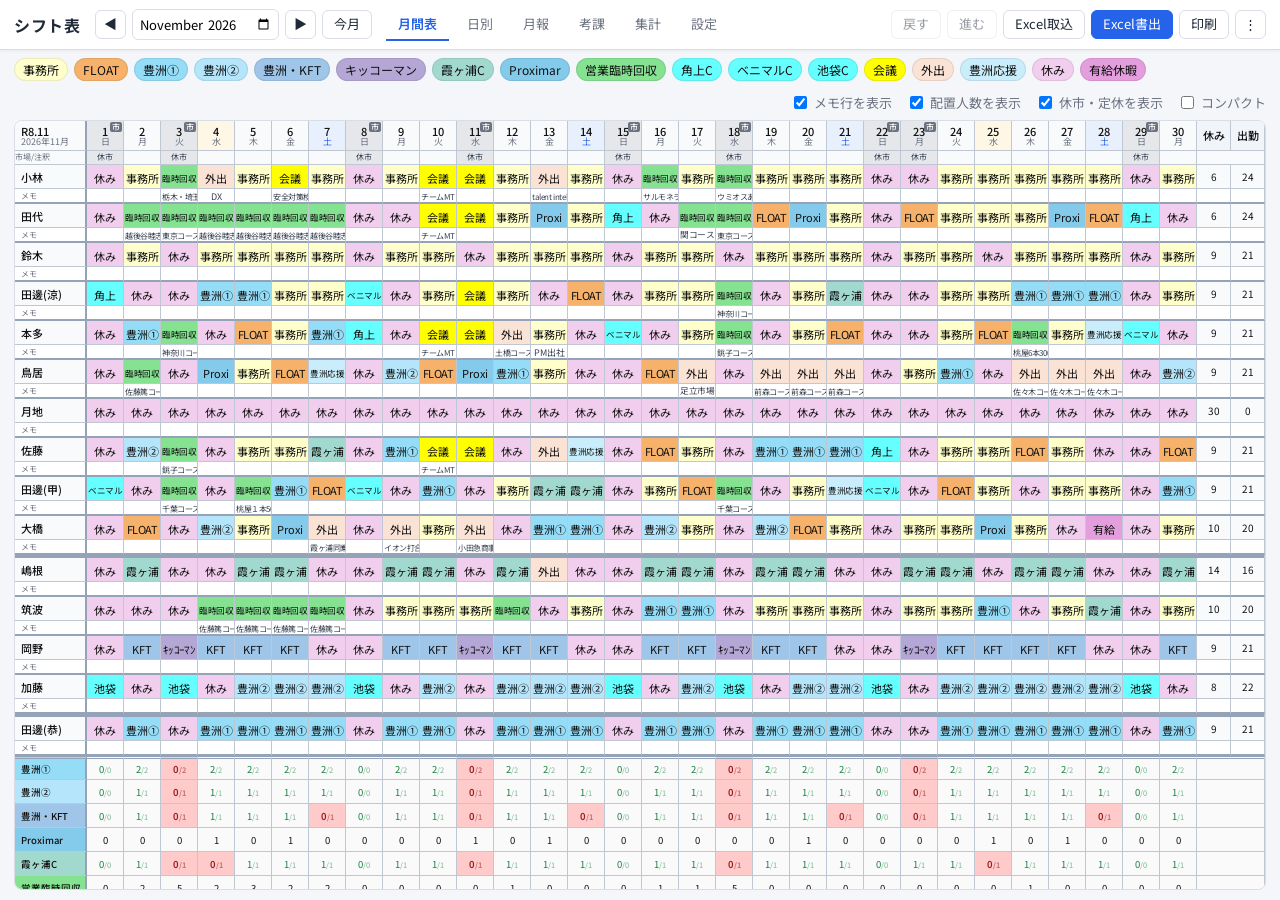
==== commit c684cd1b: "Add Tokyo market calendar (休市日 2026-2027 built-in, CSV import), company holidays, per-day notes in g" ====
--- a/index.html
+++ b/index.html
@@ -61,6 +61,7 @@
       <div class="toolbar-right">
         <label class="chk"><input type="checkbox" id="showNotes" checked> メモ行を表示</label>
         <label class="chk"><input type="checkbox" id="showCounts" checked> 配置人数を表示</label>
+        <label class="chk"><input type="checkbox" id="showCalendar" checked> 休市・定休を表示</label>
         <label class="chk"><input type="checkbox" id="compactMode"> コンパクト</label>
       </div>
     </div>
@@ -152,6 +153,17 @@
         </div>
       </div>
       <div class="card">
+        <h3>カレンダー（休市日・当社定休日）</h3>
+        <p class="hint">東京都中央卸売市場（水産物部）の休市日は内蔵しています（<span id="calYears"></span>）。月間表の日付をクリックすると、その日だけ「臨時開市」「臨時休市」「定休日」「注釈」を設定できます。</p>
+        <div class="form">
+          <div class="dp-title">当社の定休曜日</div>
+          <div id="weeklyOff" class="weekly-off"></div>
+          <div class="dp-title" style="margin-top:8px">休市日カレンダーの取り込み</div>
+          <p class="hint">翌年分が公開されたら、<a href="https://www.shijou.metro.tokyo.lg.jp/calendar" target="_blank" rel="noopener">東京都中央卸売市場の年間カレンダー</a>から「水産物 Googleカレンダー取り込み用（csv）」をダウンロードして、ここに取り込んでください。</p>
+          <div class="row"><label class="btn file-btn">休市日CSVを取り込む<input type="file" id="calCsvFile" accept=".csv,text/csv" hidden></label><span id="calCsvInfo" class="hint"></span></div>
+        </div>
+      </div>
+      <div class="card">
         <h3>クラウド同期（Googleスプレッドシート）</h3>
         <p class="hint">複数の端末（会社PC・iPadなど）で同じデータを使うための設定です。Googleスプレッドシートに貼り付けた Apps Script のウェブアプリURLとトークンを入力してください。設定手順は同梱の <code>gas/SETUP.md</code> を参照。</p>
         <div class="form">
@@ -182,16 +194,14 @@
   <div class="ce-head"><span id="ceTitle"></span><button id="ceClose" class="btn icon">&#10005;</button></div>
   <div class="ce-codes" id="ceCodes"></div>
   <div class="ce-row">
-    <input id="ceCustom" placeholder="その他の配置を直接入力" list="codeDatalist">
-    <datalist id="codeDatalist"></datalist>
+    <input id="ceCustom" placeholder="その他の配置を直接入力" autocomplete="off">
   </div>
   <div class="ce-row">
-    <input id="ceNote" placeholder="メモ（コース名など）" list="noteDatalist">
-    <datalist id="noteDatalist"></datalist>
+    <input id="ceNote" placeholder="メモ（コース名など）" autocomplete="off">
   </div>
   <div class="ce-foot">
     <button id="ceClear" class="btn">消去</button>
-    <span class="hint">Enter=決定 / Esc=閉じる / Tab=次の日へ</span>
+    <span class="hint">配置を選んでから「決定」 / Enter=決定 / Esc=取消 / Tab=次の日へ</span>
     <button id="ceOk" class="btn primary">決定</button>
   </div>
 </div>
--- a/style.css
+++ b/style.css
@@ -108,6 +108,38 @@
 .grid th .dow { display: block; color: var(--muted); font-weight: normal; }
 .grid th.sun .dow { color: #dc2626; }
 .grid th.sat .dow { color: #2563eb; }
+/* 市場カレンダー・定休日 */
+.grid thead th.day { cursor: pointer; position: relative; }
+.grid thead th.day:hover { outline: 2px solid var(--accent); outline-offset: -2px; }
+.grid th .mk { position: absolute; top: 1px; right: 1px; font-style: normal; font-size: 8px; line-height: 10px; padding: 0 2px; border-radius: 2px; color: #fff; background: #6b7280; }
+.grid th.mclosed .mk { background: #6b7280; }
+.grid th.mtemp .mk { background: #b45309; }
+.grid th.mopen .mk { background: #15803d; }
+.grid th.cooff .mk { background: #dc2626; }
+.grid th.day.mclosed, .grid th.calcell.mclosed { background-color: #e5e7eb; }
+.grid th.day.mclosed .dow { color: #6b7280; }
+.grid th.day.mopen, .grid th.calcell.mopen { background-color: #dcfce7; }
+.grid th.day.mtemp, .grid th.calcell.mtemp { background-color: #fde68a; }
+.grid th.day.cooff, .grid th.calcell.cooff { background-color: #fecaca; }
+.grid th.day.cooff .dow { color: #991b1b; }
+.grid td.col-closed { background-image: repeating-linear-gradient(135deg, rgba(0,0,0,.035) 0 3px, transparent 3px 7px); }
+.grid td.col-cooff { background-image: repeating-linear-gradient(135deg, rgba(220,38,38,.09) 0 3px, transparent 3px 7px); }
+.grid thead tr.calrow th { top: 30px; height: 14px; font-size: 8px; font-weight: normal; color: #374151; background: #f8fafc; padding: 0; cursor: pointer; }
+.grid thead tr.calrow th.name { font-size: 8px; color: var(--muted); }
+.grid thead tr.calrow th span { display: block; white-space: nowrap; overflow: hidden; text-overflow: ellipsis; padding: 0 1px; }
+.grid thead tr.calrow th.hasnote { color: #1d4ed8; font-weight: 600; }
+.day-popup { position: fixed; z-index: 90; width: 340px; background: var(--panel); border: 1px solid var(--line); border-radius: 10px; box-shadow: 0 10px 30px rgba(0,0,0,.18); font-size: 12px; }
+.day-popup .dp-head { display: flex; align-items: center; gap: 10px; padding: 8px 10px; border-bottom: 1px solid var(--line); }
+.day-popup .dp-head .hint { color: var(--muted); font-size: 11px; flex: 1; }
+.day-popup .dp-body { padding: 8px 12px; display: flex; flex-direction: column; gap: 8px; }
+.day-popup .dp-sec label { display: flex; align-items: center; gap: 6px; padding: 2px 0; cursor: pointer; }
+.day-popup .dp-sec input[type=text], .day-popup .dp-sec input:not([type]) { width: 100%; border: 1px solid var(--line); border-radius: 4px; padding: 4px 6px; font-size: 12px; }
+.dp-title { font-weight: 600; font-size: 11px; color: #374151; margin-bottom: 3px; }
+.day-popup .dp-foot { display: flex; gap: 8px; padding: 8px 10px; border-top: 1px solid var(--line); }
+.weekly-off { display: flex; gap: 10px; flex-wrap: wrap; }
+.weekly-off .chk.sun { color: #dc2626; } .weekly-off .chk.sat { color: #2563eb; }
+.dbadge { display: inline-block; font-size: 11px; font-weight: 500; padding: 1px 8px; border-radius: 999px; margin-left: 4px; vertical-align: middle; }
+.dbadge.closed { background: #e5e7eb; color: #374151; } .dbadge.open { background: #dcfce7; color: #166534; } .dbadge.cooff { background: #fecaca; color: #991b1b; } .dbadge.note { background: #dbeafe; color: #1e40af; }
 .grid td.cell { cursor: pointer; font-weight: 400; }
 .grid td.cell:hover { outline: 2px solid var(--accent); outline-offset: -2px; }
 .grid td.cell.sel { outline: 2px solid var(--accent); outline-offset: -2px; box-shadow: inset 0 0 0 100px rgba(37,99,235,.12); }
@@ -377,6 +409,9 @@
   .grid-wrap { max-height: none; overflow: visible; margin: 0; border: none; }
   .grid th, .grid td { width: auto; min-width: 0; height: 18px; font-size: 8px; padding: 0 1px; }
   .grid thead th, .grid td.name, .grid th.name { position: static; }
+  .grid thead tr.calrow th { height: 12px; font-size: 7px; }
+  .grid th .mk { font-size: 6px; line-height: 8px; }
+  .grid th.day.mclosed, .grid th.calcell.mclosed, .grid th.day.cooff, .grid th.calcell.cooff, .grid th.day.mopen, .grid th.calcell.mopen, .grid th.day.mtemp, .grid th.calcell.mtemp, .grid td.col-closed, .grid td.col-cooff { -webkit-print-color-adjust: exact; print-color-adjust: exact; }
   .grid td.cell:hover { outline: none; }
   @page { size: A3 landscape; margin: 8mm; }
   /* 月報の印刷: A4縦 */
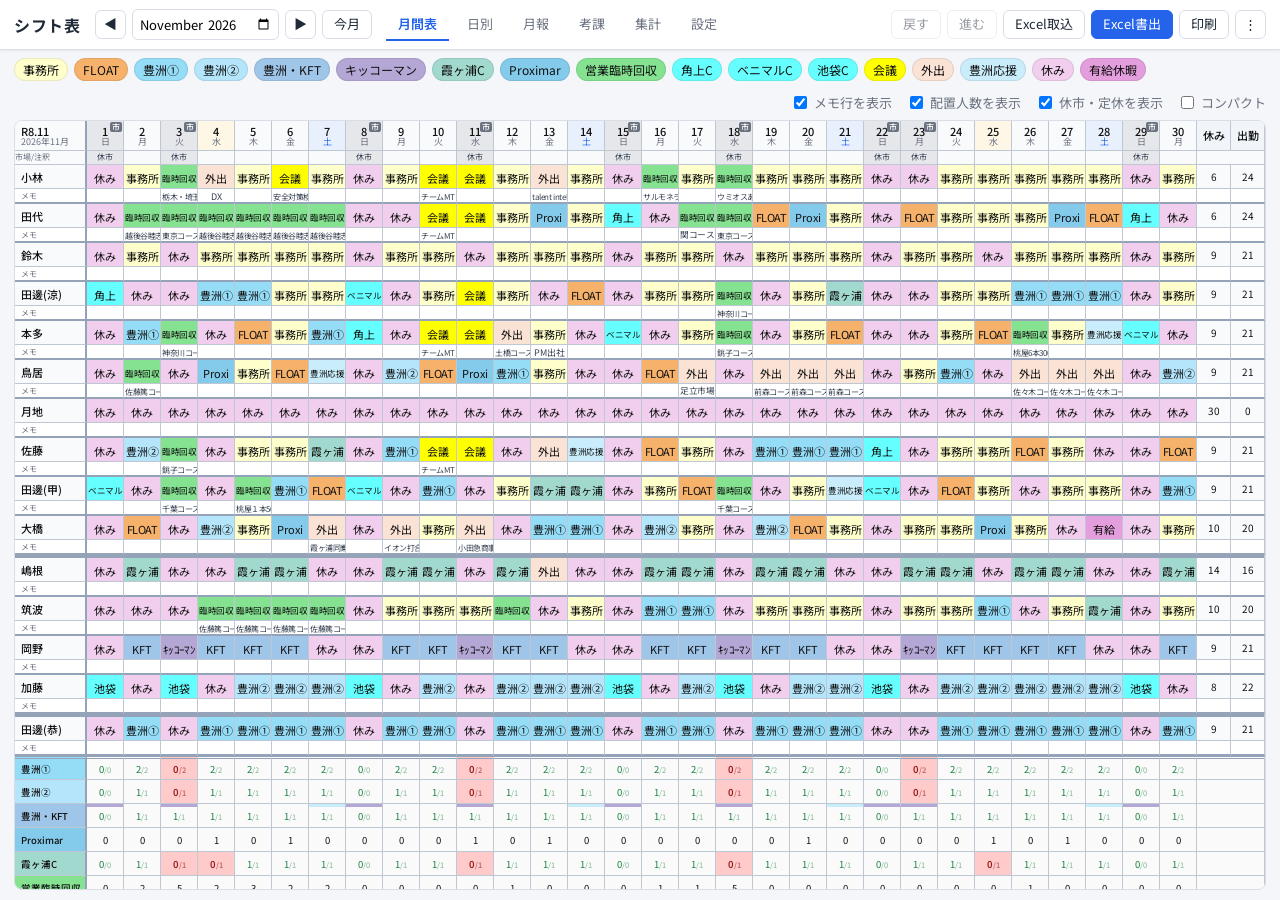
==== commit 63e1df43: "Targets: alternate code to count on Saturdays / market-closed days (豊洲・KFT → 豊洲応援 / キッコーマン)" ====
--- a/index.html
+++ b/index.html
@@ -144,7 +144,7 @@
       </div>
       <div class="card">
         <h3>日別配置人数の目標</h3>
-        <p class="hint">月間表の下部に表示される行と、必要人数です。足りない日は赤、超過は青で表示されます。</p>
+        <p class="hint">月間表の下部に表示される行と、必要人数です。足りない日は赤、超過は青で表示されます。「代わりに数える配置」を設定すると、土曜日や休市日にはその配置の人数を数えます（例: 豊洲・KFT → 土曜は豊洲応援、休市日はキッコーマン）。</p>
         <ul id="targetList" class="sortable"></ul>
         <div class="row">
           <select id="newTargetCode"></select>
--- a/style.css
+++ b/style.css
@@ -350,6 +350,12 @@
   border-radius: 6px; margin-bottom: 4px; background: #fff; cursor: grab;
 }
 .sortable li.dragging { opacity: .4; }
+.sortable li.target-item { flex-direction: column; align-items: stretch; gap: 3px; }
+.sortable li.target-item .trow { display: flex; align-items: center; gap: 6px; }
+.sortable li.target-item .trow.sub { padding-left: 24px; font-size: 11px; color: var(--muted); }
+.sortable li.target-item .trow.sub label { display: flex; align-items: center; gap: 4px; }
+.sortable li.target-item .trow.sub select { font-size: 11px; padding: 2px; max-width: 120px; }
+.grid tr.count td.alt { position: relative; }
 .sortable li .grip { color: #94a3b8; cursor: grab; }
 .sortable li input[type=text] { flex: 1 1 0; min-width: 0; border: 1px solid transparent; padding: 3px 6px; border-radius: 4px; }
 .sortable li input[type=text]:hover, .sortable li input[type=text]:focus { border-color: var(--line); }
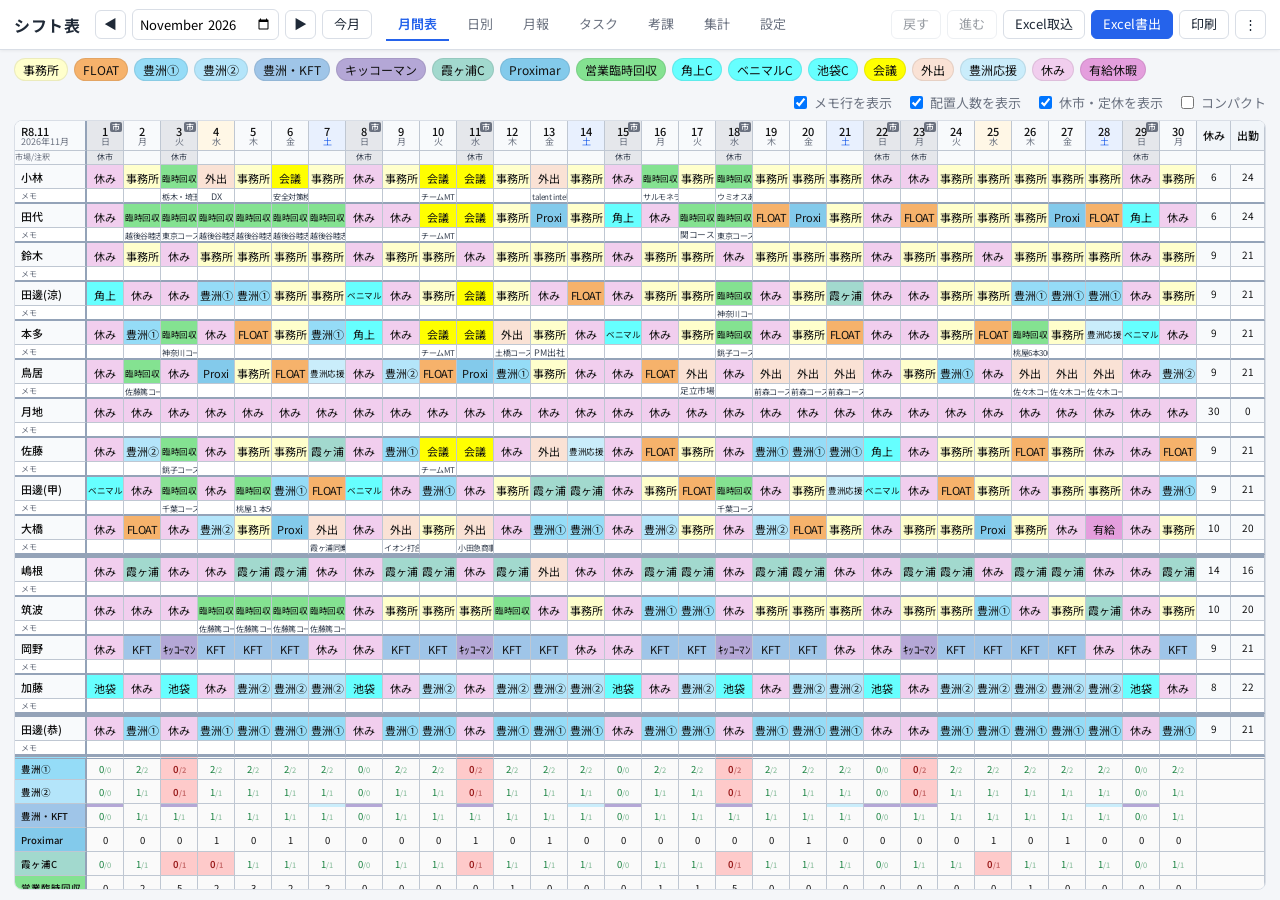
==== commit 4dbc2e6f: "Day view: activity feedback table & task assignment; new Tasks tab; tasks in monthly report" ====
--- a/index.html
+++ b/index.html
@@ -30,6 +30,7 @@
     <button class="tab active" data-view="grid">月間表</button>
     <button class="tab" data-view="day">日別</button>
     <button class="tab" data-view="report">月報</button>
+    <button class="tab" data-view="tasks">タスク</button>
     <button class="tab" data-view="appraisal">考課</button>
     <button class="tab" data-view="summary">集計</button>
     <button class="tab" data-view="settings">設定</button>
@@ -90,6 +91,34 @@
       </aside>
       <div class="report-main" id="reportMain"></div>
     </div>
+  </section>
+
+  <!-- タスク -->
+  <section id="view-tasks" class="view hidden">
+    <div class="task-toolbar no-print">
+      <div class="task-period">
+        <label>期間 <input type="date" id="taskFrom"></label><span>〜</span><label><input type="date" id="taskTo"></label>
+        <button class="btn" data-range="month">今月</button>
+        <button class="btn" data-range="week">今週</button>
+        <button class="btn" data-range="open">未完了すべて</button>
+      </div>
+      <div class="task-filters">
+        <select id="taskStaffFilter"><option value="">担当：全員</option></select>
+        <select id="taskStatusFilter">
+          <option value="active">状態：未着手・実行中</option>
+          <option value="">すべて</option>
+          <option value="todo">未着手</option>
+          <option value="doing">実行中</option>
+          <option value="done">完了</option>
+          <option value="cancel">中止</option>
+        </select>
+        <input id="taskSearch" placeholder="キーワード検索" autocomplete="off">
+        <span style="flex:1"></span>
+        <button id="taskNewBtn" class="btn primary">＋ タスクを追加</button>
+        <button id="taskExportBtn" class="btn">Excel書出</button>
+      </div>
+    </div>
+    <div id="taskContent"></div>
   </section>
 
   <!-- 人事考課 -->
@@ -206,6 +235,34 @@
   </div>
 </div>
 
+<!-- タスク編集モーダル -->
+<div id="taskModal" class="modal hidden no-print">
+  <div class="modal-box">
+    <div class="modal-head"><b id="tmTitle">タスクを追加</b><button id="tmClose" class="btn icon">&#10005;</button></div>
+    <div class="modal-body">
+      <label>タスク名<input id="tmTitleInput" placeholder="何をするか（例：角上Cの配送ルート見直し）" autocomplete="off"></label>
+      <div class="tm-row">
+        <label>担当<select id="tmAssignee"></select></label>
+        <label>優先度<select id="tmPriority"><option value="2">中</option><option value="3">高</option><option value="1">低</option></select></label>
+        <label>状態<select id="tmStatus"><option value="todo">未着手</option><option value="doing">実行中</option><option value="done">完了</option><option value="cancel">中止</option></select></label>
+      </div>
+      <div class="tm-row">
+        <label>開始日<input type="date" id="tmStart"></label>
+        <label>期限<input type="date" id="tmDue"></label>
+      </div>
+      <label>内容・メモ<textarea id="tmDesc" rows="3" placeholder="背景、やり方、注意点など"></textarea></label>
+      <label>進捗・結果メモ<textarea id="tmProgress" rows="3" placeholder="進み具合、完了時の結果、振り返り"></textarea></label>
+      <p class="hint" id="tmMeta"></p>
+    </div>
+    <div class="modal-foot">
+      <button id="tmDelete" class="btn danger">削除</button>
+      <span style="flex:1"></span>
+      <button id="tmCancel" class="btn">キャンセル</button>
+      <button id="tmSave" class="btn primary">保存</button>
+    </div>
+  </div>
+</div>
+
 <div id="toast" class="toast hidden"></div>
 
 <script src="vendor/xlsx.bundle.js"></script>
--- a/style.css
+++ b/style.css
@@ -203,6 +203,82 @@
 .gcode.under .gname { outline: 2px solid var(--danger); }
 .gcode .gcount { color: var(--muted); font-size: 12px; min-width: 52px; text-align: right; }
 .gcode.under .gcount { color: var(--danger); font-weight: 700; }
+
+/* 日別: 活動フィードバック・タスク */
+.day-wrap .fb-card, .day-wrap .task-card { grid-column: 1 / -1; }
+.day-wrap .card h3 { display: flex; align-items: center; flex-wrap: wrap; gap: 4px; }
+.fb-table .c-nm { width: 110px; white-space: nowrap; }
+.fb-table .c-nm b { display: block; font-size: 13px; }
+.fb-table .fb-jump { font-size: 10px; color: var(--accent); text-decoration: none; border: 1px solid #bfdbfe; border-radius: 3px; padding: 0 5px; }
+.fb-table .fb-jump:hover { background: var(--accent-weak); }
+.fb-table .c-s { width: 96px; }
+.fb-table .fb-memo { font-size: 10px; color: var(--muted); margin-top: 2px; }
+.fb-table .c-g { width: 30%; }
+.fb-table .c-n textarea, .fb-table .c-g textarea { min-height: 30px; }
+
+/* ---------- tasks (タスク) ---------- */
+.task-toolbar { display: flex; flex-direction: column; gap: 8px; padding: 10px 14px 0; }
+.task-period, .task-filters { display: flex; align-items: center; gap: 6px; flex-wrap: wrap; font-size: 12px; color: var(--muted); }
+.task-period label { display: flex; align-items: center; gap: 4px; }
+.task-period input, .task-filters select, .task-filters input { padding: 4px 6px; border: 1px solid var(--line); border-radius: 6px; font-size: 12px; color: var(--text); background: #fff; }
+.task-filters input { width: 180px; }
+.task-wrap { padding: 10px 14px 14px; display: flex; flex-direction: column; gap: 10px; }
+.task-kpis { display: flex; gap: 8px; flex-wrap: wrap; }
+.task-kpis .kpi { display: flex; flex-direction: column; min-width: 86px; padding: 6px 12px; background: var(--panel); border: 1px solid var(--line); border-radius: 8px; }
+.task-kpis .kpi[data-st] { cursor: pointer; }
+.task-kpis .kpi[data-st]:hover { background: #f1f5f9; }
+.task-kpis .kpi small { font-size: 11px; color: var(--muted); }
+.task-kpis .kpi b { font-size: 20px; line-height: 1.2; }
+.task-kpis .kpi b.lbl { font-size: 13px; line-height: 1.6; }
+.task-kpis .k-doing b { color: #1d4ed8; } .task-kpis .k-done b { color: #15803d; } .task-kpis .k-od.warn { border-color: #fca5a5; background: #fef2f2; } .task-kpis .k-od.warn b { color: #b91c1c; }
+.task-who-bar { display: flex; gap: 6px; flex-wrap: wrap; }
+.who-chip { display: flex; gap: 8px; align-items: center; border: 1px solid var(--line); background: #fff; border-radius: 999px; padding: 3px 12px; font-size: 11px; color: var(--muted); cursor: pointer; }
+.who-chip:hover { background: #f1f5f9; }
+.who-chip b { color: var(--text); font-size: 12px; }
+.who-chip .od { color: #b91c1c; font-weight: 600; }
+.task-list { list-style: none; margin: 0; padding: 0; display: flex; flex-direction: column; gap: 6px; }
+.task { display: grid; grid-template-columns: auto 1fr auto auto; gap: 10px; align-items: start; padding: 8px 10px; border: 1px solid var(--line); border-left-width: 4px; border-radius: 8px; background: #fff; }
+.task.pri-3 { border-left-color: #ef4444; } .task.pri-2 { border-left-color: #60a5fa; } .task.pri-1 { border-left-color: #cbd5e1; }
+.task.st-doing { background: #f0f7ff; }
+.task.st-done { background: #f6fdf6; opacity: .85; } .task.st-done .t-title b { text-decoration: line-through; color: #4b5563; }
+.task.st-cancel { background: #f8fafc; opacity: .7; } .task.st-cancel .t-title b { text-decoration: line-through; color: #9ca3af; }
+.task.overdue { border-color: #fca5a5; }
+.st-btns { display: inline-flex; border: 1px solid var(--line); border-radius: 6px; overflow: hidden; }
+.st-btns button { border: none; border-right: 1px solid var(--line); background: #fff; color: #9ca3af; font-size: 11px; padding: 4px 8px; cursor: pointer; white-space: nowrap; }
+.st-btns button:last-child { border-right: none; }
+.st-btns button:hover { background: #f1f5f9; }
+.st-btns button.on { color: #fff; }
+.st-btns button[data-st="todo"].on { background: #6b7280; } .st-btns button[data-st="doing"].on { background: #2563eb; } .st-btns button[data-st="done"].on { background: #16a34a; }
+.task .st-print { display: none; }
+.task .t-main { min-width: 0; }
+.task .t-title { display: flex; align-items: center; gap: 6px; flex-wrap: wrap; cursor: pointer; }
+.task .t-title b { font-size: 13px; }
+.task .t-title:hover b { color: var(--accent); }
+.task .pri { font-size: 10px; border-radius: 3px; padding: 0 5px; line-height: 16px; color: #fff; background: #60a5fa; }
+.task .pri.p3 { background: #ef4444; } .task .pri.p1 { background: #94a3b8; }
+.task .t-who { font-size: 11px; background: #e0e7ff; color: #3730a3; border-radius: 3px; padding: 0 6px; line-height: 17px; white-space: nowrap; }
+.task .t-cancel { font-size: 10px; color: #9ca3af; border: 1px solid #d1d5db; border-radius: 3px; padding: 0 4px; }
+.task .t-desc { font-size: 11px; color: #4b5563; margin-top: 2px; white-space: pre-wrap; }
+.task .t-prog { font-size: 11px; color: #1f2937; margin-top: 3px; background: #fffbeb; border-left: 3px solid #fcd34d; padding: 2px 6px; white-space: pre-wrap; }
+.task .t-dates { display: flex; flex-direction: column; align-items: flex-end; font-size: 11px; color: var(--muted); white-space: nowrap; min-width: 96px; }
+.task .t-dates .due.soon { color: #b45309; font-weight: 600; } .task .t-dates .due.od { color: #b91c1c; font-weight: 700; }
+.task .t-dates .nodue { color: #cbd5e1; }
+.task .t-dates .doneat { color: #15803d; }
+.task .t-edit { padding: 3px 9px; font-size: 11px; }
+.task-empty { padding: 6px 0 0; }
+.report-summary .task-card h3 { display: flex; align-items: center; gap: 4px; flex-wrap: wrap; }
+
+/* modal */
+.modal { position: fixed; inset: 0; z-index: 120; background: rgba(15, 23, 42, .45); display: flex; align-items: center; justify-content: center; padding: 16px; }
+.modal-box { background: var(--panel); border-radius: 12px; width: min(560px, 100%); max-height: calc(100vh - 32px); display: flex; flex-direction: column; box-shadow: 0 20px 50px rgba(0,0,0,.3); }
+.modal-head { display: flex; align-items: center; justify-content: space-between; padding: 10px 14px; border-bottom: 1px solid var(--line); font-size: 14px; }
+.modal-body { padding: 12px 14px; overflow: auto; display: flex; flex-direction: column; gap: 8px; }
+.modal-body label { display: flex; flex-direction: column; gap: 3px; font-size: 12px; color: var(--muted); flex: 1; min-width: 0; }
+.modal-body input, .modal-body select, .modal-body textarea { font: inherit; font-size: 13px; color: var(--text); padding: 6px 8px; border: 1px solid var(--line); border-radius: 6px; width: 100%; }
+.modal-body textarea { resize: vertical; line-height: 1.5; }
+.modal-body .tm-row { display: flex; gap: 8px; }
+.modal-body .hint { margin: 0; font-size: 11px; }
+.modal-foot { display: flex; gap: 8px; padding: 10px 14px; border-top: 1px solid var(--line); }
 
 /* ---------- report (月報) ---------- */
 .report-layout { display: flex; gap: 14px; padding: 10px 14px 14px; align-items: flex-start; }
@@ -285,9 +361,9 @@
 table.appr-table { width: 100%; border-collapse: collapse; background: var(--panel); border: 1px solid var(--line); }
 .appr-table th, .appr-table td { border: 1px solid var(--line); padding: 5px 6px; font-size: 12px; vertical-align: top; }
 .appr-table th { background: #f8fafc; font-weight: 600; text-align: center; position: sticky; top: 48px; z-index: 2; }
-.appr-table td.c-g { width: 26px; background: #fff7e6; text-align: center; vertical-align: middle; padding: 0; }
-.appr-table td.c-g .vt { writing-mode: vertical-rl; letter-spacing: .3em; font-weight: 700; font-size: 12px; display: inline-block; padding: 8px 0; }
-.appr-table td.c-c { width: 78px; background: #f8fafc; font-weight: 600; vertical-align: middle; text-align: center; }
+.appr-table td.c-g { width: 30px; min-width: 30px; max-width: 30px; background: #fff7e6; text-align: center; vertical-align: middle; padding: 0; }
+.appr-table td.c-g .vt { display: inline-block; writing-mode: vertical-rl; text-orientation: upright; white-space: nowrap; letter-spacing: .15em; font-weight: 700; font-size: 13px; line-height: 30px; color: #92400e; }
+.appr-table td.c-c { background: #f8fafc; font-weight: 600; vertical-align: middle; text-align: center; writing-mode: vertical-rl; text-orientation: upright; width: 34px; min-width: 34px; max-width: 34px; letter-spacing: .1em; line-height: 34px; padding: 10px 0; white-space: nowrap; }
 .appr-table .c-i { width: 90px; }
 .appr-table .c-q { width: 22%; color: #374151; }
 .appr-table .c-q .desc-btn { display: block; margin-top: 4px; border: 1px solid var(--line); background: #fff; color: var(--muted); border-radius: 4px; font-size: 10px; padding: 1px 6px; cursor: pointer; }
@@ -448,4 +524,13 @@
   body.print-appr .score-btns button.on { display: inline-block; color: #000; background: none !important; border: 2px solid #000; font-size: 12px; }
   body.print-appr .appr-table textarea { border: none; padding: 0 2px; min-height: 0; font-size: 9px; }
   body.print-appr .appr-meta input { border: none; border-bottom: 1px solid #999; }
-}
+  /* 日別・タスクの印刷 */
+  body.print-report .day-wrap { display: block; padding: 0; }
+  body.print-report .day-wrap .card { break-inside: avoid; margin-bottom: 8px; }
+  body.print-tasks .task-wrap { padding: 0; }
+  .task { break-inside: avoid; background: none !important; opacity: 1 !important; }
+  .task .st-btns { display: none; }
+  .task .st-print { display: inline-block; font-size: 10px; border: 1px solid #000; border-radius: 3px; padding: 0 5px; }
+  .task .t-who, .task .pri { border: 1px solid #999; background: none !important; color: #000; }
+  .task .t-prog { background: none; }
+}
